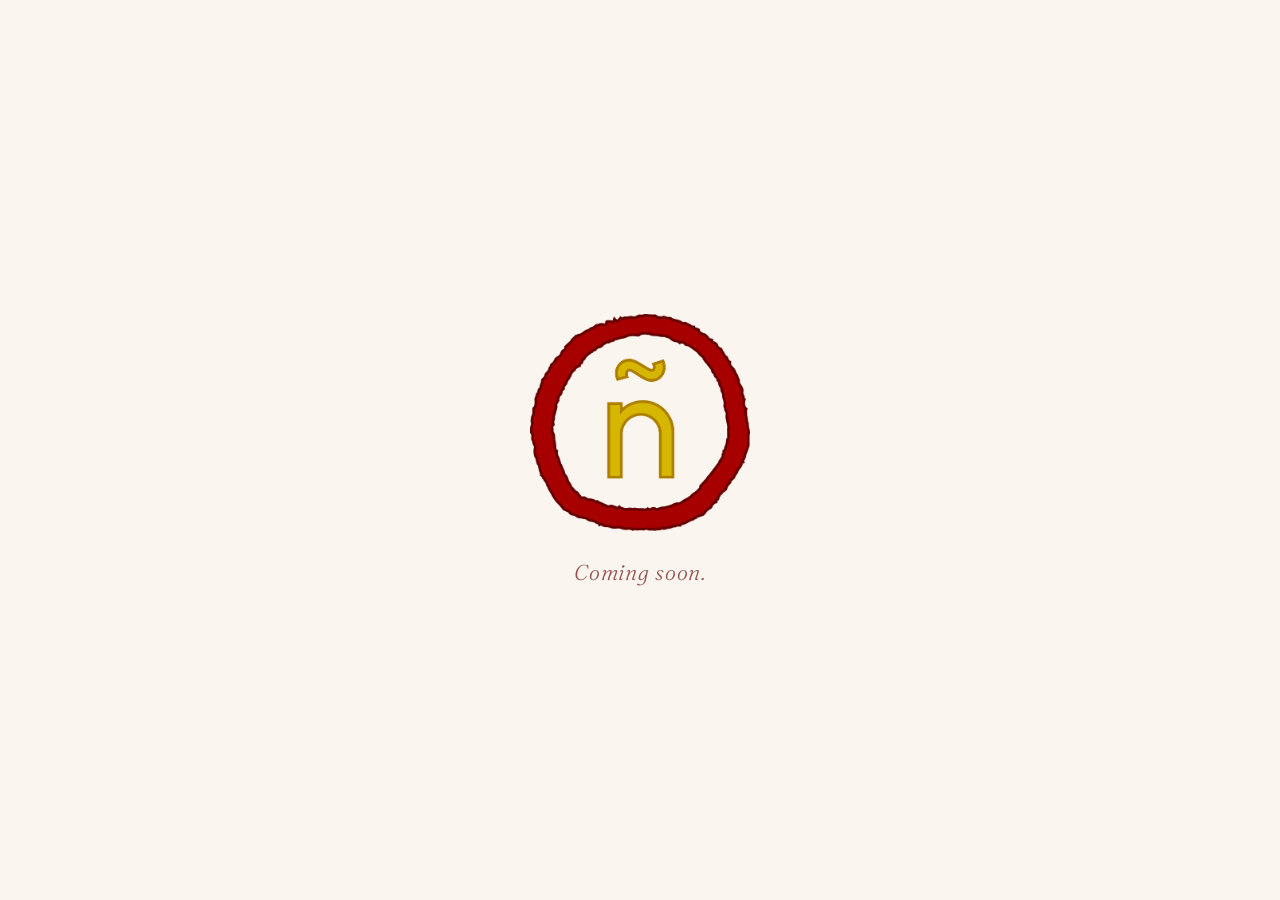
==== index.html @ 5830d995 "logo and coming soon only" ====
<!DOCTYPE html>
<html lang="en">
<head>
  <meta charset="UTF-8" />
  <meta name="viewport" content="width=device-width, initial-scale=1.0" />
  <title>Learn Spanish with Natives</title>
  <link href="https://fonts.googleapis.com/css2?family=Fraunces:ital,wght@0,300;1,300&display=swap" rel="stylesheet" />
  <style>
    *, *::before, *::after {
      box-sizing: border-box;
      margin: 0;
      padding: 0;
    }

    html, body {
      height: 100%;
    }

    body {
      background-color: #FAF6EF;
      color: #6B0F0F;
      font-family: 'Fraunces', Georgia, serif;
      display: flex;
      align-items: center;
      justify-content: center;
      min-height: 100vh;
      padding: 2rem;
    }

    .container {
      text-align: center;
      max-width: 640px;
    }

    p {
      font-size: clamp(1rem, 3vw, 1.35rem);
      font-weight: 300;
      font-style: italic;
      opacity: 0.7;
      letter-spacing: 0.04em;
    }
  </style>
</head>
<body>
  <div class="container">
    <img src="assets/img/logo.png" alt="Learn Spanish with Natives" style="max-width: 220px; width: 100%; margin-bottom: 1.5rem;" />
    <p>Coming soon.</p>
  </div>
</body>
</html>
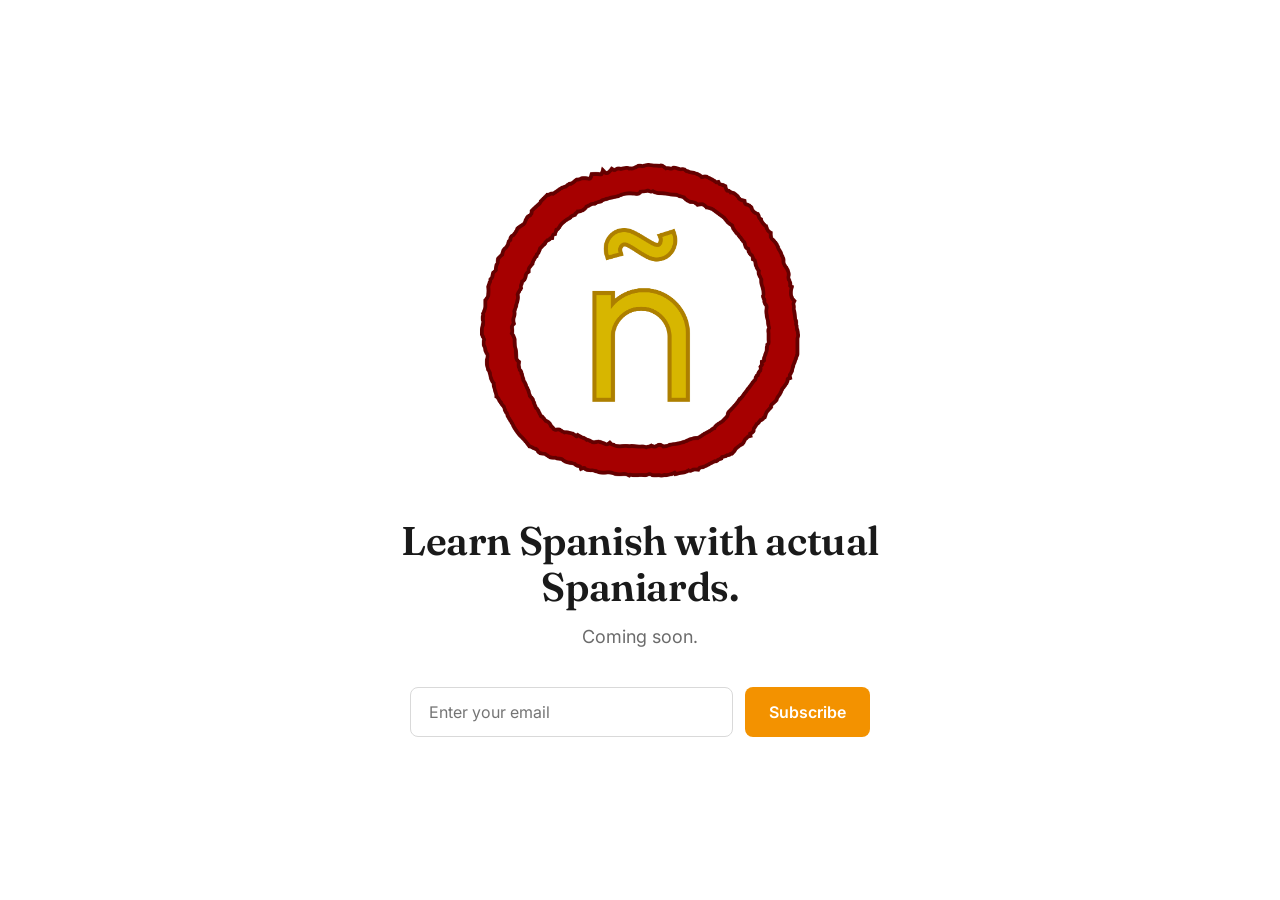
==== commit 8fd57441: "Update coming-soon page with subscribe form Add headline, subhead, and email subscribe form (visual " ====
--- a/index.html
+++ b/index.html
@@ -4,7 +4,9 @@
   <meta charset="UTF-8" />
   <meta name="viewport" content="width=device-width, initial-scale=1.0" />
   <title>Learn Spanish with Natives</title>
-  <link href="https://fonts.googleapis.com/css2?family=Fraunces:ital,wght@0,300;1,300&display=swap" rel="stylesheet" />
+  <link rel="preconnect" href="https://fonts.googleapis.com" />
+  <link rel="preconnect" href="https://fonts.gstatic.com" crossorigin />
+  <link href="https://fonts.googleapis.com/css2?family=Fraunces:wght@500;600;700&family=Inter:wght@400;500;600&display=swap" rel="stylesheet" />
   <style>
     *, *::before, *::after {
       box-sizing: border-box;
@@ -17,34 +19,115 @@
     }
 
     body {
-      background-color: #FAF6EF;
-      color: #6B0F0F;
-      font-family: 'Fraunces', Georgia, serif;
+      background-color: #ffffff;
+      color: #1a1a1a;
+      font-family: 'Inter', -apple-system, BlinkMacSystemFont, sans-serif;
       display: flex;
       align-items: center;
       justify-content: center;
       min-height: 100vh;
       padding: 2rem;
+      -webkit-font-smoothing: antialiased;
     }
 
     .container {
       text-align: center;
-      max-width: 640px;
+      max-width: 560px;
+      width: 100%;
     }
 
-    p {
-      font-size: clamp(1rem, 3vw, 1.35rem);
-      font-weight: 300;
-      font-style: italic;
-      opacity: 0.7;
-      letter-spacing: 0.04em;
+    .logo {
+      display: block;
+      max-width: 320px;
+      width: 100%;
+      height: auto;
+      margin: 0 auto 2.5rem;
+    }
+
+    h1 {
+      font-family: 'Fraunces', Georgia, serif;
+      font-size: 40px;
+      font-weight: 600;
+      line-height: 1.15;
+      color: #1a1a1a;
+      margin-bottom: 1rem;
+      letter-spacing: -0.01em;
+    }
+
+    .subhead {
+      font-size: 1.125rem;
+      color: #6b6b6b;
+      margin-bottom: 2.5rem;
+      font-weight: 400;
+    }
+
+    form {
+      display: flex;
+      flex-direction: row;
+      gap: 0.75rem;
+      max-width: 460px;
+      margin: 0 auto;
+    }
+
+    input[type="email"] {
+      flex: 1;
+      font-family: inherit;
+      font-size: 1rem;
+      padding: 0.85rem 1.1rem;
+      border: 1px solid #d9d9d9;
+      border-radius: 8px;
+      background: #fff;
+      color: #1a1a1a;
+      outline: none;
+      transition: border-color 0.15s ease;
+    }
+
+    input[type="email"]:focus {
+      border-color: #F39200;
+    }
+
+    button {
+      font-family: inherit;
+      font-size: 1rem;
+      font-weight: 600;
+      padding: 0.85rem 1.5rem;
+      background-color: #F39200;
+      color: #ffffff;
+      border: none;
+      border-radius: 8px;
+      cursor: pointer;
+      transition: background-color 0.15s ease;
+      white-space: nowrap;
+    }
+
+    button:hover {
+      background-color: #db8200;
+    }
+
+    @media (max-width: 520px) {
+      h1 {
+        font-size: 32px;
+      }
+
+      form {
+        flex-direction: column;
+      }
+
+      button {
+        width: 100%;
+      }
     }
   </style>
 </head>
 <body>
   <div class="container">
-    <img src="assets/img/logo.png" alt="Learn Spanish with Natives" style="max-width: 220px; width: 100%; margin-bottom: 1.5rem;" />
-    <p>Coming soon.</p>
+    <img class="logo" src="assets/img/logo.png" alt="Learn Spanish" />
+    <h1>Learn Spanish with actual Spaniards.</h1>
+    <p class="subhead">Coming soon.</p>
+    <form action="#">
+      <input type="email" placeholder="Enter your email" aria-label="Email address" required />
+      <button type="submit">Subscribe</button>
+    </form>
   </div>
 </body>
 </html>
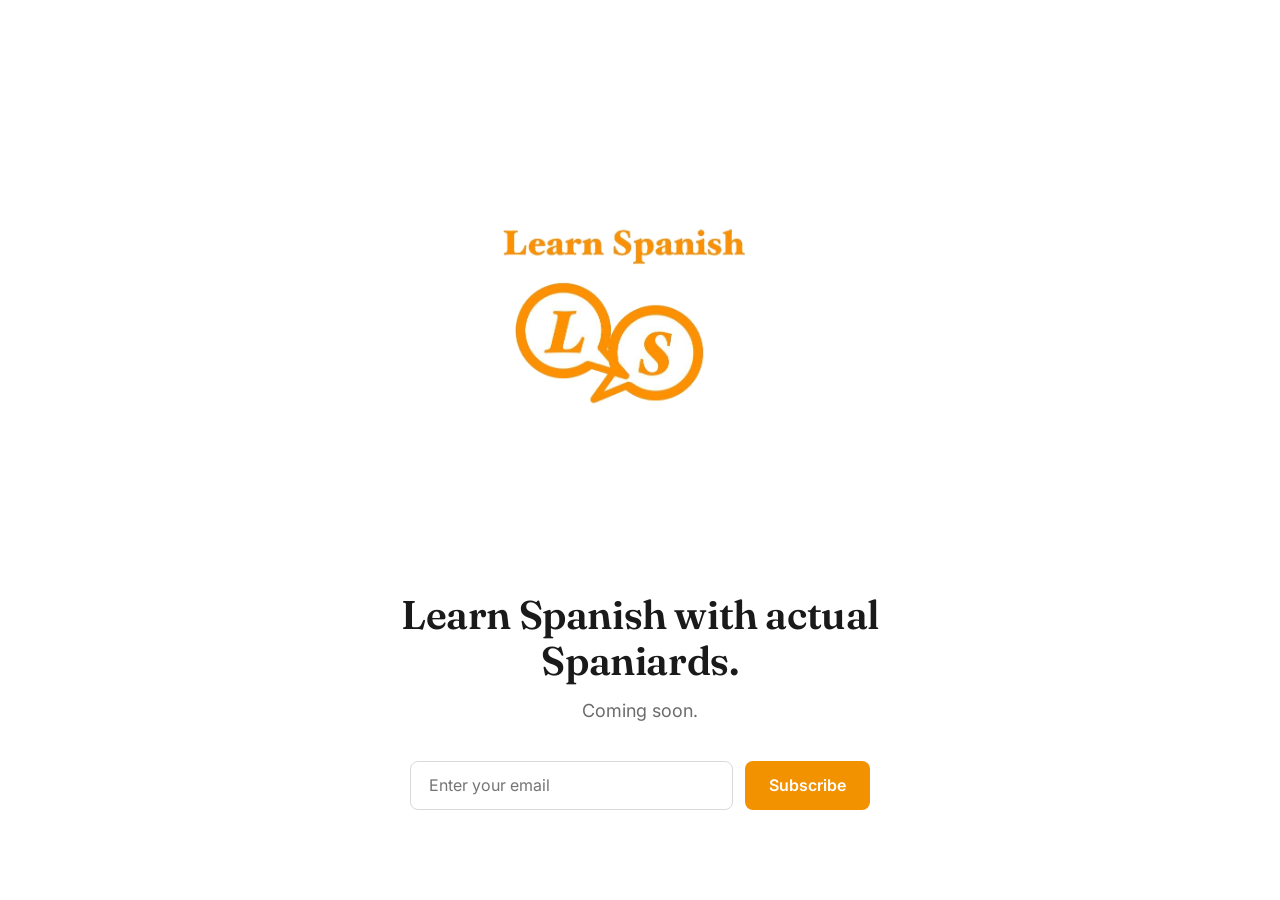
==== commit ec5e17d2: "Increase logo size Co-Authored-By: Claude Opus 4.7 (1M context) <noreply@anthropic.com>" ====
--- a/index.html
+++ b/index.html
@@ -32,13 +32,13 @@
 
     .container {
       text-align: center;
-      max-width: 560px;
+      max-width: 640px;
       width: 100%;
     }
 
     .logo {
       display: block;
-      max-width: 320px;
+      max-width: 560px;
       width: 100%;
       height: auto;
       margin: 0 auto 2.5rem;
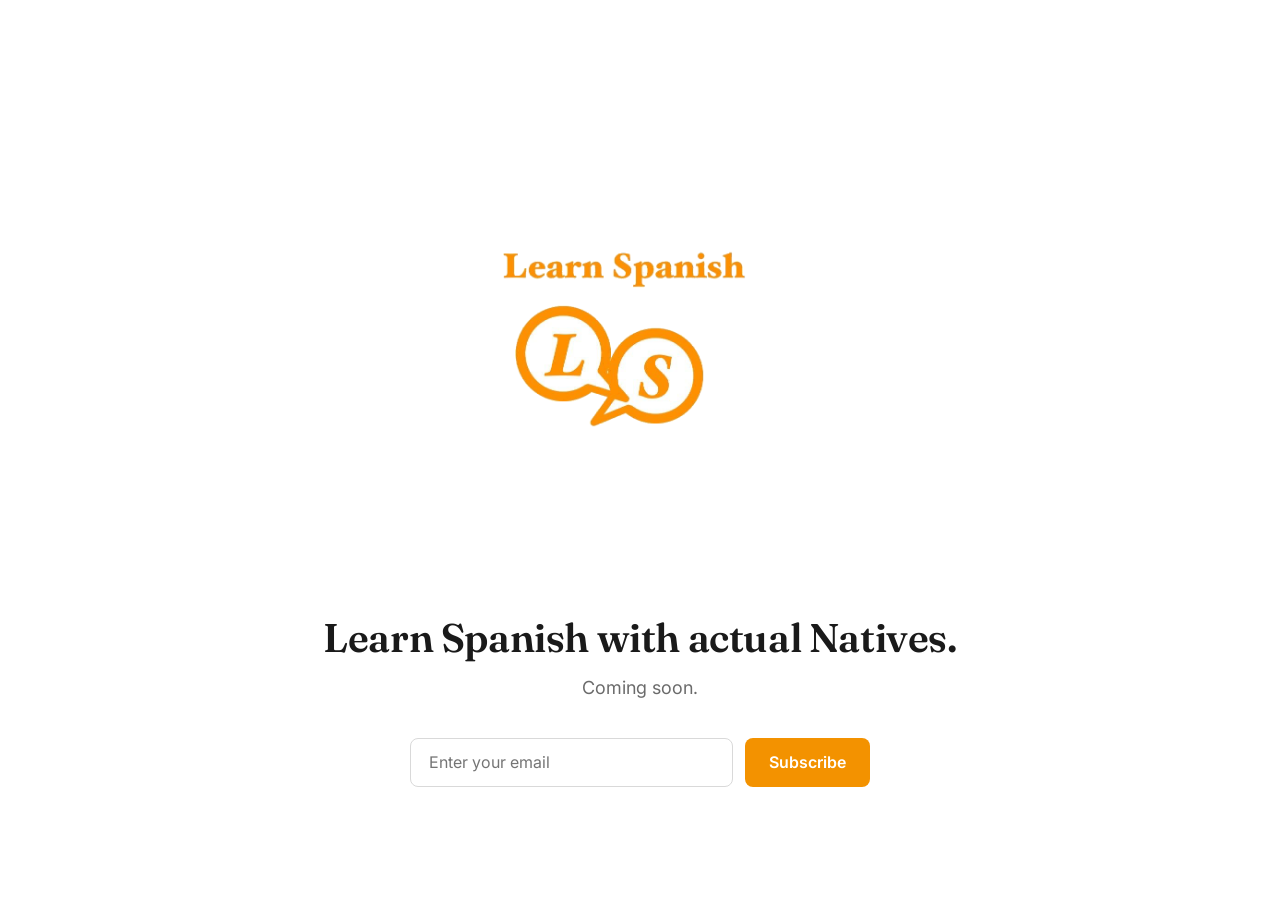
==== commit 3f1e4a33: "Change headline from Spaniards to Natives Co-Authored-By: Claude Opus 4.7 (1M context) <noreply@anth" ====
--- a/index.html
+++ b/index.html
@@ -122,7 +122,7 @@
 <body>
   <div class="container">
     <img class="logo" src="assets/img/logo.png" alt="Learn Spanish" />
-    <h1>Learn Spanish with actual Spaniards.</h1>
+    <h1>Learn Spanish with actual Natives.</h1>
     <p class="subhead">Coming soon.</p>
     <form action="#">
       <input type="email" placeholder="Enter your email" aria-label="Email address" required />
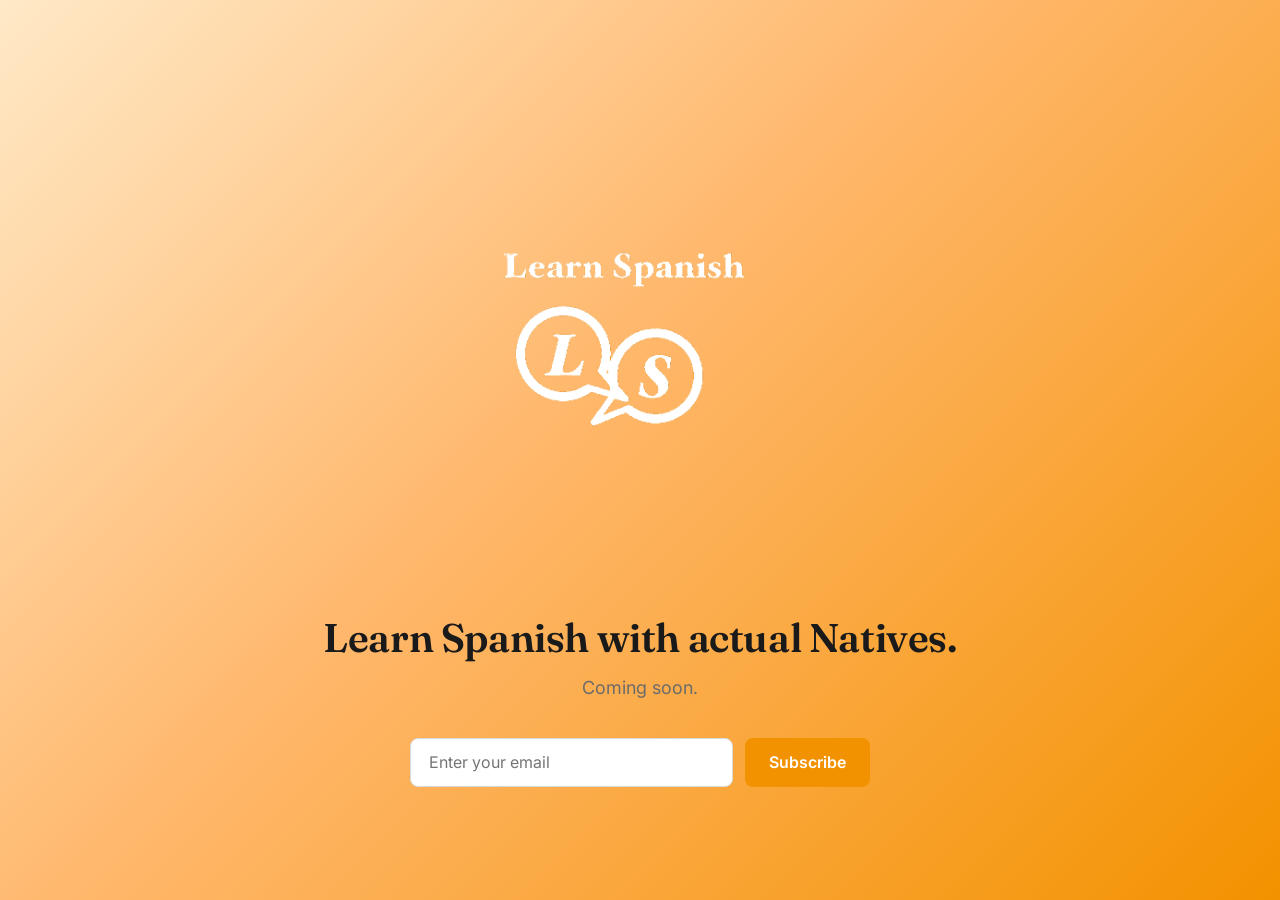
==== commit b87abc6c: "Add orange gradient background and update logo Co-Authored-By: Claude Opus 4.7 (1M context) <noreply" ====
--- a/index.html
+++ b/index.html
@@ -19,7 +19,8 @@
     }
 
     body {
-      background-color: #ffffff;
+      background: linear-gradient(135deg, #FFE9C7 0%, #FFB76B 45%, #F39200 100%);
+      background-attachment: fixed;
       color: #1a1a1a;
       font-family: 'Inter', -apple-system, BlinkMacSystemFont, sans-serif;
       display: flex;
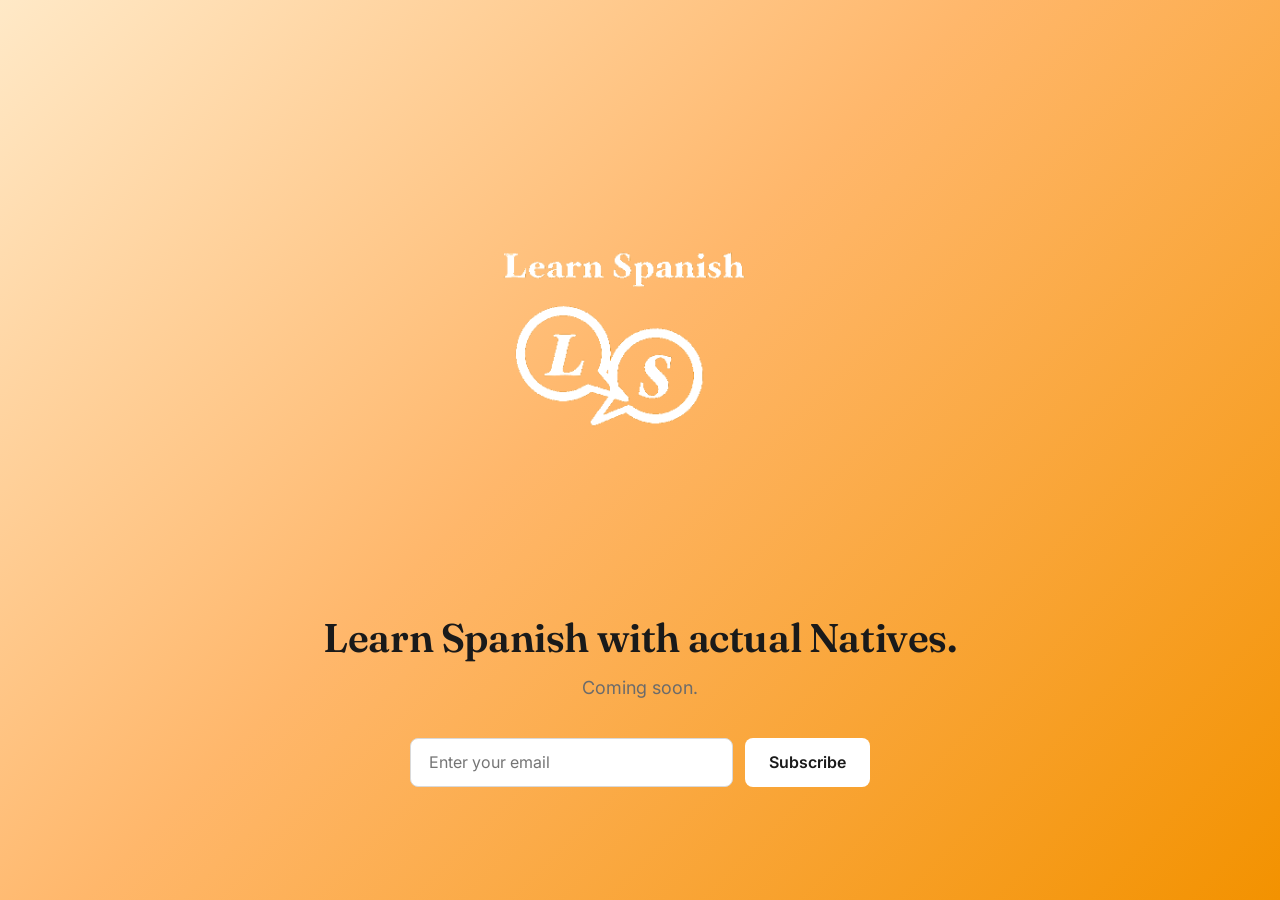
==== commit 20b2949b: "Make subscribe button white Co-Authored-By: Claude Opus 4.7 (1M context) <noreply@anthropic.com>" ====
--- a/index.html
+++ b/index.html
@@ -92,8 +92,8 @@
       font-size: 1rem;
       font-weight: 600;
       padding: 0.85rem 1.5rem;
-      background-color: #F39200;
-      color: #ffffff;
+      background-color: #ffffff;
+      color: #1a1a1a;
       border: none;
       border-radius: 8px;
       cursor: pointer;
@@ -102,7 +102,7 @@
     }
 
     button:hover {
-      background-color: #db8200;
+      background-color: #f2f2f2;
     }
 
     @media (max-width: 520px) {
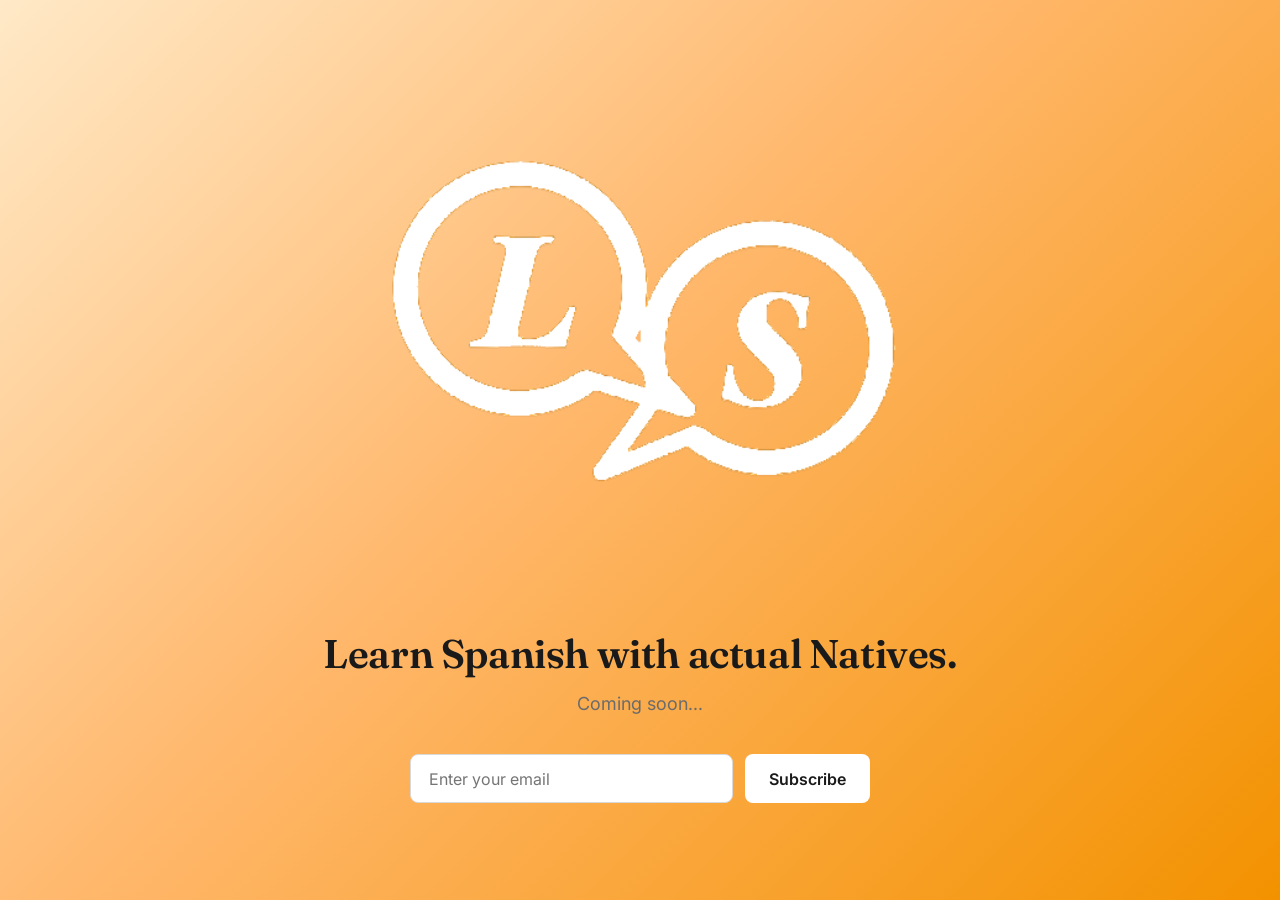
==== commit ea1f77ea: "Update subhead punctuation to ellipsis Co-Authored-By: Claude Opus 4.7 (1M context) <noreply@anthrop" ====
--- a/index.html
+++ b/index.html
@@ -124,7 +124,7 @@
   <div class="container">
     <img class="logo" src="assets/img/logo.png" alt="Learn Spanish" />
     <h1>Learn Spanish with actual Natives.</h1>
-    <p class="subhead">Coming soon.</p>
+    <p class="subhead">Coming soon...</p>
     <form action="#">
       <input type="email" placeholder="Enter your email" aria-label="Email address" required />
       <button type="submit">Subscribe</button>
